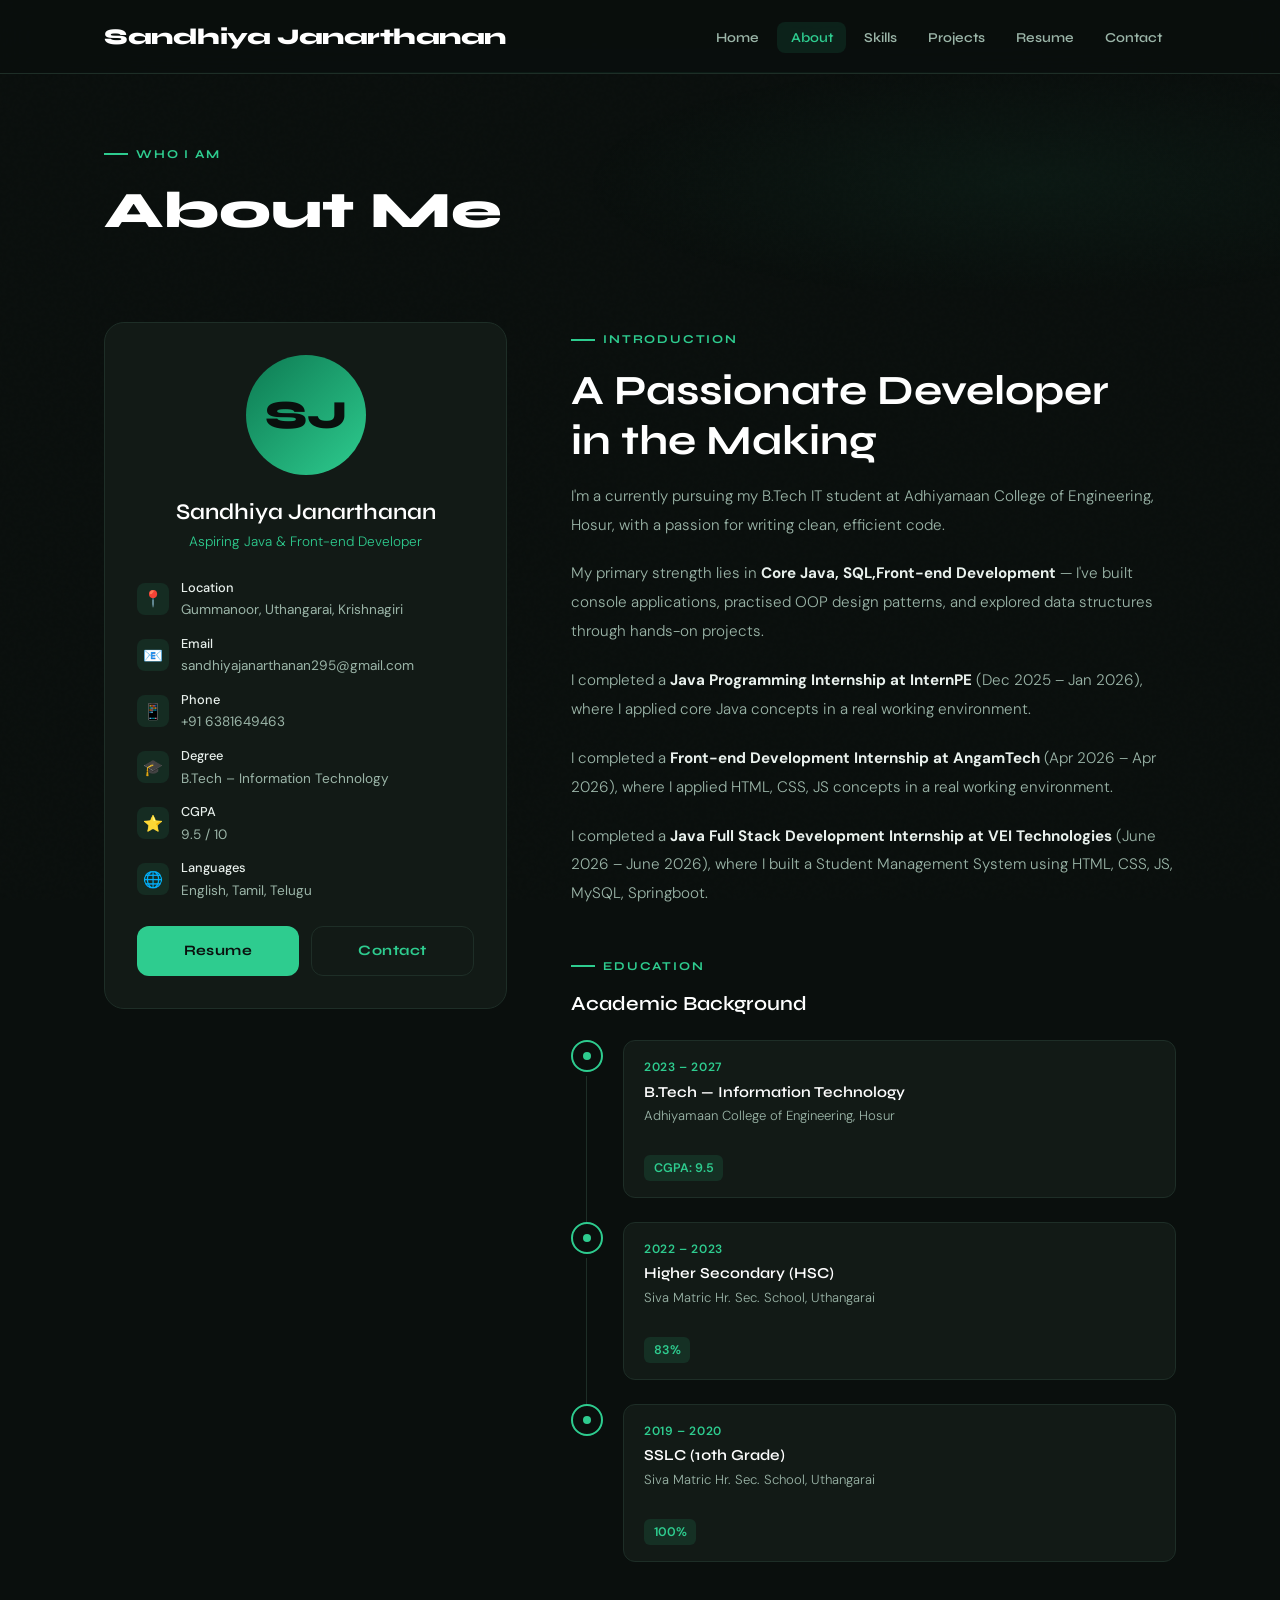
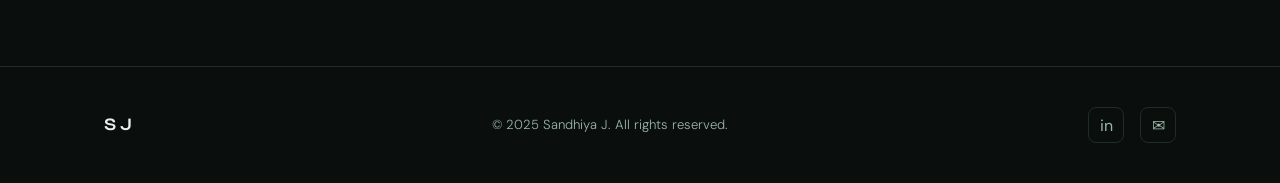
==== about.html @ 61b1cd42 "Initial Portfolio" ====
<!DOCTYPE html>
<html lang="en">
<head>
  <meta charset="UTF-8" />
  <meta name="viewport" content="width=device-width, initial-scale=1.0" />
  <title>About — Sandhiya J</title>
  <link rel="stylesheet" href="style.css" />
</head>
<body>
  <nav id="navbar">
    <div class="container nav-inner">
      <a href="index.html" class="nav-logo">Sandhiya Janarthanan</a>
      <ul class="nav-links">
        <li><a href="index.html">Home</a></li>
        <li><a href="about.html">About</a></li>
        <li><a href="skills.html">Skills</a></li>
        <li><a href="projects.html">Projects</a></li>
        <li><a href="resume.html">Resume</a></li>
        <li><a href="contact.html">Contact</a></li>
      </ul>
      
      <button class="nav-toggle"><span></span><span></span><span></span></button>
    </div>
  </nav>

  <main>
    <div class="page-hero">
      <div class="page-hero-bg"></div>
      <div class="container">
        <span class="section-label">Who I Am</span>
        <h1 style="font-size:clamp(2rem,5vw,3.2rem)">About Me</h1>
      </div>
    </div>

    <section class="section" style="padding-top:2rem">
      <div class="container">
        <div class="about-grid">

          <!-- Sidebar Card -->
          <div class="about-card fade-up">
            <div class="about-avatar">SJ</div>
            <div class="about-name-card">
              <h3>Sandhiya Janarthanan</h3>
              <p>Aspiring Java &amp; Front-end Developer</p>
            </div>
            <div class="about-meta">
              <div class="meta-item"><div class="meta-icon">📍</div><div><strong>Location</strong><span>Gummanoor, Uthangarai, Krishnagiri</span></div></div>
              <div class="meta-item"><div class="meta-icon">📧</div><div><strong>Email</strong><span>sandhiyajanarthanan295@gmail.com</span></div></div>
              <div class="meta-item"><div class="meta-icon">📱</div><div><strong>Phone</strong><span>+91 6381649463</span></div></div>
              <div class="meta-item"><div class="meta-icon">🎓</div><div><strong>Degree</strong><span>B.Tech – Information Technology</span></div></div>
              <div class="meta-item"><div class="meta-icon">⭐</div><div><strong>CGPA</strong><span>9.5 / 10</span></div></div>
              <div class="meta-item"><div class="meta-icon">🌐</div><div><strong>Languages</strong><span>English, Tamil, Telugu</span></div></div>
            </div>
            <div style="margin-top:1.5rem;display:flex;gap:.75rem;flex-wrap:wrap">
              <a href="resume.html" class="btn btn-primary" style="flex:1;justify-content:center">Resume</a>
              <a href="contact.html" class="btn btn-outline" style="flex:1;justify-content:center">Contact</a>
            </div>
          </div>

          <!-- Main Content -->
          <div class="about-content fade-up">
            <span class="section-label">Introduction</span>
            <h2>A Passionate Developer<br>in the Making</h2>
            <p>I'm a currently pursuing my B.Tech IT student at Adhiyamaan College of Engineering, Hosur, with a passion for writing clean, efficient code.</p>
            <p>My primary strength lies in <strong style="color:var(--text)">Core Java, SQL,Front-end Development</strong> — I've built console applications, practised OOP design patterns, and explored data structures through hands-on projects.</p>
            <p>I completed a <strong style="color:var(--text)">Java Programming Internship at InternPE</strong> (Dec 2025 – Jan 2026), where I applied core Java concepts in a real working environment.</p>
            <p>I completed a <strong style="color:var(--text)">Front-end Development Internship at AngamTech</strong> (Apr 2026 – Apr 2026), where I applied HTML, CSS, JS concepts in a real working environment.</p>
            <p>I completed a <strong style="color:var(--text)">Java Full Stack Development Internship at VEI Technologies</strong> (June 2026 – June 2026), where I built a Student Management System using HTML, CSS, JS, MySQL, Springboot.</p>

            <!-- Education Timeline -->
            <div class="edu-timeline">
              <span class="section-label">Education</span>
              <h3 style="margin-bottom:1.5rem">Academic Background</h3>

              <div class="timeline-item fade-up">
                <div class="timeline-dot"></div>
                <div class="timeline-body">
                  <div class="timeline-year">2023 – 2027</div>
                  <h4>B.Tech — Information Technology</h4>
                  <p>Adhiyamaan College of Engineering, Hosur</p>
                  <span class="badge-grade">CGPA: 9.5</span>
                </div>
              </div>

              <div class="timeline-item fade-up">
                <div class="timeline-dot"></div>
                <div class="timeline-body">
                  <div class="timeline-year">2022 – 2023</div>
                  <h4>Higher Secondary (HSC)</h4>
                  <p>Siva Matric Hr. Sec. School, Uthangarai</p>
                  <span class="badge-grade">83%</span>
                </div>
              </div>

              <div class="timeline-item fade-up">
                <div class="timeline-dot"></div>
                <div class="timeline-body">
                  <div class="timeline-year">2019 – 2020</div>
                  <h4>SSLC (10th Grade)</h4>
                  <p>Siva Matric Hr. Sec. School, Uthangarai</p>
                  <span class="badge-grade">100%</span>
                </div>
              </div>
            </div>
          </div>

        </div>
      </div>
    </section>
  </main>

  <footer>
    <div class="container footer-inner">
      <div class="footer-brand">S<span> </span>J</div>
      <p>© 2025 Sandhiya J. All rights reserved.</p>
      <div class="footer-links">
        <a href="https://linkedin.com" target="_blank">in</a>
        <a href="mailto:santhiyaj439@gmail.com">✉</a>
      </div>
    </div>
  </footer>
  <script src="script.js"></script>
</body>
</html>
---- style.css ----
/* ============================================================
   SANDHIYA J — Portfolio Stylesheet
   Theme: Dark professional with emerald accents
   ============================================================ */

@import url('https://fonts.googleapis.com/css2?family=Syne:wght@400;600;700;800&family=DM+Sans:ital,wght@0,300;0,400;0,500;1,300&display=swap');

/* ── CSS Variables ── */
:root {
  --bg:        #0a0f0d;
  --bg2:       #0f1712;
  --bg3:       #141f1a;
  --card:      #121a16;
  --border:    #1e2e27;
  --accent:    #2ecc8f;
  --accent2:   #1aab72;
  --accent3:   #0d7a52;
  --text:      #e8f0ec;
  --text2:     #9bb5a8;
  --text3:     #5a7a6d;
  --white:     #ffffff;
  --font-head: 'Syne', sans-serif;
  --font-body: 'DM Sans', sans-serif;
  --radius:    12px;
  --radius-lg: 20px;
  --shadow:    0 8px 32px rgba(0,0,0,0.4);
  --trans:     all 0.3s cubic-bezier(0.4,0,0.2,1);
}
/* Default Light Mode 
body {
  background-color: white;
  color: black;
  transition: 0.3s;
}

Dark Mode 
.dark-mode {
  background-color: #121212;
  color: white;
}

 Button 
#themeToggle {
  padding: 10px 15px;
  cursor: pointer;
}*/

/* Hide default cursor */
body {
  cursor:pointer;
}

/* Custom cursor */
.cursor {
  width: 15px;
  height: 15px;
  background: black;
  border-radius: 50%;
  position: fixed;
  pointer-events: none;
  transform: translate(-50%, -50%);
}

/* Hover effect */
a:hover ~ .cursor,
button:hover ~ .cursor {
  transform: scale(2);
  background: red;
}

/* ── Reset & Base ── */
*, *::before, *::after { box-sizing: border-box; margin: 0; padding: 0; }
html { scroll-behavior: smooth; font-size: 16px; }
body {
  font-family: var(--font-body);
  background: var(--bg);
  color: var(--text);
  line-height: 1.7;
  min-height: 100vh;
  overflow-x: hidden;
}

a { color: inherit; text-decoration: none; }
img { max-width: 100%; display: block; }
ul { list-style: none; }

/* ── Noise texture overlay ── */
body::before {
  content: '';
  position: fixed;
  inset: 0;
  background-image: url("data:image/svg+xml,%3Csvg viewBox='0 0 256 256' xmlns='http://www.w3.org/2000/svg'%3E%3Cfilter id='noise'%3E%3CfeTurbulence type='fractalNoise' baseFrequency='0.9' numOctaves='4' stitchTiles='stitch'/%3E%3C/filter%3E%3Crect width='100%25' height='100%25' filter='url(%23noise)' opacity='0.03'/%3E%3C/svg%3E");
  pointer-events: none;
  z-index: 0;
  opacity: 0.4;
}

/* ── Typography ── */
h1, h2, h3, h4 {
  font-family: var(--font-head);
  line-height: 1.2;
  color: var(--white);
}
h1 { font-size: clamp(2.4rem, 6vw, 4rem); font-weight: 800; }
h2 { font-size: clamp(1.8rem, 4vw, 2.6rem); font-weight: 700; }
h3 { font-size: 1.25rem; font-weight: 600; }
h4 { font-size: 1rem; font-weight: 600; }
p  { color: var(--text2); font-weight: 300; }

/* ── Utility ── */
.container {
  max-width: 1120px;
  margin: 0 auto;
  padding: 0 1.5rem;
}
.section { padding: 5rem 0; position: relative; z-index: 1; }

.section-label {
  display: inline-flex;
  align-items: center;
  gap: 0.5rem;
  font-family: var(--font-head);
  font-size: 0.75rem;
  font-weight: 700;
  letter-spacing: 0.15em;
  text-transform: uppercase;
  color: var(--accent);
  margin-bottom: 1rem;
}
.section-label::before {
  content: '';
  width: 24px; height: 2px;
  background: var(--accent);
  display: inline-block;
}
.section-title { margin-bottom: 3rem; }
.accent { color: var(--accent); }

/* ── Buttons ── */
.btn {
  display: inline-flex;
  align-items: center;
  gap: 0.5rem;
  padding: 0.75rem 1.75rem;
  border-radius: var(--radius);
  font-family: var(--font-head);
  font-size: 0.9rem;
  font-weight: 700;
  letter-spacing: 0.03em;
  cursor: pointer;
  transition: var(--trans);
  border: none;
}
.btn-primary { background: var(--accent); color: var(--bg); }
.btn-primary:hover {
  background: var(--white);
  transform: translateY(-2px);
  box-shadow: 0 12px 28px rgba(46,204,143,0.25);
}
.btn-outline { background: transparent; color: var(--accent); border: 1.5px solid var(--border); }
.btn-outline:hover {
  border-color: var(--accent);
  background: rgba(46,204,143,0.07);
  transform: translateY(-2px);
}

/* ── Navbar ── */
#navbar {
  position: fixed;
  top: 0; left: 0; right: 0;
  z-index: 1000;
  padding: 1.1rem 0;
  background: rgba(10,15,13,0.85);
  backdrop-filter: blur(18px);
  -webkit-backdrop-filter: blur(18px);
  border-bottom: 1px solid var(--border);
  transition: var(--trans);
}
#navbar.scrolled {
  padding: 0.8rem 0;
  box-shadow: 0 4px 24px rgba(0,0,0,0.5);
}
.nav-inner { display: flex; align-items: center; justify-content: space-between; }
.nav-logo {
  font-family: var(--font-head);
  font-size: 1.4rem;
  font-weight: 800;
  color: var(--white);
  letter-spacing: -0.02em;
}
.nav-logo span { color: var(--accent); }
.nav-links { display: flex; align-items: center; gap: 0.25rem; }
.nav-links a {
  padding: 0.45rem 0.85rem;
  border-radius: 8px;
  font-family: var(--font-head);
  font-size: 0.85rem;
  font-weight: 600;
  color: var(--text2);
  transition: var(--trans);
}
.nav-links a:hover,
.nav-links a.active { color: var(--white); background: rgba(46,204,143,0.1); }
.nav-links a.active { color: var(--accent); }

/* Hamburger */
.nav-toggle {
  display: none;
  flex-direction: column;
  gap: 5px;
  cursor: pointer;
  background: none;
  border: none;
  padding: 0.3rem;
}
.nav-toggle span {
  display: block;
  width: 24px; height: 2px;
  background: var(--text);
  border-radius: 2px;
  transition: var(--trans);
}
.nav-toggle.open span:nth-child(1) { transform: rotate(45deg) translate(5px,5px); }
.nav-toggle.open span:nth-child(2) { opacity: 0; }
.nav-toggle.open span:nth-child(3) { transform: rotate(-45deg) translate(5px,-5px); }

/* ── Page Wrapper ── */
main { padding-top: 72px; }

/* ── Hero ── */
.hero {
  min-height: calc(100vh - 72px);
  display: flex;
  align-items: center;
  position: relative;
  overflow: hidden;
}
.hero-bg {
  position: absolute; inset: 0;
  background:
    radial-gradient(ellipse 60% 60% at 70% 40%, rgba(46,204,143,0.07) 0%, transparent 70%),
    radial-gradient(ellipse 40% 40% at 20% 80%, rgba(46,204,143,0.04) 0%, transparent 60%);
  pointer-events: none;
}
.hero-grid {
  display: grid;
  grid-template-columns: 1fr 1fr;
  gap: 4rem;
  align-items: center;
  position: relative;
  z-index: 1;
}
.hero-tag {
  display: inline-flex;
  align-items: center;
  gap: 0.5rem;
  background: rgba(46,204,143,0.1);
  border: 1px solid rgba(46,204,143,0.2);
  border-radius: 99px;
  padding: 0.35rem 1rem;
  font-size: 0.8rem;
  font-weight: 500;
  color: var(--accent);
  margin-bottom: 1.5rem;
}
.hero-tag .dot {
  width: 7px; height: 7px;
  border-radius: 50%;
  background: var(--accent);
  animation: pulse 2s infinite;
}
@keyframes pulse {
  0%, 100% { opacity: 1; transform: scale(1); }
  50%       { opacity: 0.4; transform: scale(1.4); }
}
.hero-name { margin-bottom: 1rem; }
.hero-name .line2 { color: var(--accent); display: block; }
.hero-subtitle {
  font-family: var(--font-head);
  font-size: 1.1rem;
  font-weight: 600;
  color: var(--text2);
  margin-bottom: 1.25rem;
  letter-spacing: 0.02em;
}
.hero-desc { font-size: 1rem; max-width: 480px; margin-bottom: 2.5rem; line-height: 1.8; }
.hero-cta { display: flex; gap: 1rem; flex-wrap: wrap; }

/* Avatar */
.hero-visual { display: flex; justify-content: center; }
.avatar-ring {
  width: 320px; height: 320px;
  border-radius: 50%;
  border: 2px solid var(--border);
  padding: 8px;
  position: relative;
  
}
.avatar-ring::before {
  content: '';
  position: absolute; inset: -2px;
  border-radius: 50%;
  background: conic-gradient(from 0deg, var(--accent), transparent 40%, transparent 60%, var(--accent));
  /*animation: rotate-slow 4s linear infinite;*/
  z-index: -1;
}
@keyframes rotate-slow {
  from { transform: rotate(0deg); }
  to   { transform: rotate(360deg); }
}
.avatar-inner {
  width: 100%; height: 100%;
  border-radius: 50%;
  background: linear-gradient(135deg, var(--bg3), var(--bg2));
  border: 1px solid var(--border);
  display: flex; align-items: center; justify-content: center;
  overflow: hidden;
}
.avatar-initials {
  font-family: var(--font-head);
  font-size: 5rem;
  font-weight: 800;
  color: var(--accent);
  letter-spacing: -0.05em;
  line-height: 1;
}

/* Stats */
.hero-stats {
  display: flex; gap: 2.5rem;
  margin-top: 2.5rem;
  padding-top: 2.5rem;
  border-top: 1px solid var(--border);
}
.stat-item .num {
  font-family: var(--font-head);
  font-size: 1.8rem; font-weight: 800;
  color: var(--accent); line-height: 1;
}
.stat-item .label { font-size: 0.78rem; color: var(--text3); margin-top: 0.2rem; }

/* ── About ── */
.about-grid {
  display: grid;
  grid-template-columns: 1fr 1.5fr;
  gap: 4rem;
  align-items: start;
}
.about-card {
  background: var(--card);
  border: 1px solid var(--border);
  border-radius: var(--radius-lg);
  padding: 2rem;
  position: sticky;
  top: 100px;
}
.about-avatar {
  width: 120px; height: 120px;
  border-radius: 50%;
  background: linear-gradient(135deg, var(--accent3), var(--accent));
  display: flex; align-items: center; justify-content: center;
  font-family: var(--font-head);
  font-size: 2.5rem; font-weight: 800;
  color: var(--bg);
  margin: 0 auto 1.5rem;
}
.about-name-card { text-align: center; margin-bottom: 1.5rem; }
.about-name-card h3 { font-size: 1.4rem; margin-bottom: 0.25rem; }
.about-name-card p  { font-size: 0.85rem; color: var(--accent); }
.about-meta { display: flex; flex-direction: column; gap: 0.7rem; }
.meta-item { display: flex; align-items: center; gap: 0.75rem; font-size: 0.85rem; }
.meta-icon {
  width: 32px; height: 32px;
  border-radius: 8px;
  background: rgba(46,204,143,0.1);
  display: flex; align-items: center; justify-content: center;
  font-size: 1rem; flex-shrink: 0;
}
.meta-item span   { color: var(--text2); }
.meta-item strong { color: var(--text); font-weight: 500; display: block; font-size: 0.8rem; }
.about-content h2 { margin-bottom: 1rem; }
.about-content p  { margin-bottom: 1.25rem; font-size: 0.95rem; line-height: 1.9; }

/* Timeline */
.edu-timeline { margin-top: 2.5rem; }
.timeline-item {
  display: flex; gap: 1.25rem;
  margin-bottom: 1.5rem;
  position: relative;
}
.timeline-item::before {
  content: '';
  position: absolute;
  left: 15px; top: 36px; bottom: -1.5rem;
  width: 1px;
  background: var(--border);
}
.timeline-item:last-child::before { display: none; }
.timeline-dot {
  width: 32px; height: 32px;
  border-radius: 50%;
  border: 2px solid var(--accent);
  background: var(--bg);
  display: flex; align-items: center; justify-content: center;
  flex-shrink: 0; z-index: 1;
}
.timeline-dot::after {
  content: '';
  width: 8px; height: 8px;
  border-radius: 50%;
  background: var(--accent);
}
.timeline-body {
  background: var(--card);
  border: 1px solid var(--border);
  border-radius: var(--radius);
  padding: 1rem 1.25rem;
  flex: 1;
}
.timeline-year { font-size: 0.75rem; color: var(--accent); font-weight: 600; letter-spacing: 0.05em; margin-bottom: 0.3rem; }
.timeline-body h4 { margin-bottom: 0.2rem; font-size: 0.95rem; }
.timeline-body p  { font-size: 0.82rem; }
.badge-grade {
  display: inline-block;
  background: rgba(46,204,143,0.12);
  color: var(--accent);
  border-radius: 6px;
  padding: 0.15rem 0.6rem;
  font-size: 0.78rem; font-weight: 600;
  margin-top: 0.4rem;
}

/* ── Skills ── */
.skills-intro { max-width: 600px; margin-bottom: 3rem; }
.skills-grid {
  display: grid;
  grid-template-columns: repeat(auto-fill, minmax(280px,1fr));
  gap: 1.25rem;
  margin-bottom: 3rem;
}
.skill-card {
  background: var(--card);
  border: 1px solid var(--border);
  border-radius: var(--radius);
  padding: 1.5rem;
  transition: var(--trans);
}
.skill-card:hover {
  border-color: rgba(46,204,143,0.4);
  transform: translateY(-3px);
  box-shadow: 0 12px 32px rgba(0,0,0,0.3);
}
.skill-header { display: flex; align-items: center; justify-content: space-between; margin-bottom: 1rem; }
.skill-icon  { font-size: 1.5rem; }
.skill-pct   { font-family: var(--font-head); font-size: 0.85rem; font-weight: 700; color: var(--accent); }
.skill-card h4 { margin-bottom: 0.75rem; font-size: 0.95rem; }
.skill-bar { height: 5px; background: var(--bg3); border-radius: 99px; overflow: hidden; }
.skill-fill {
  height: 100%;
  border-radius: 99px;
  background: linear-gradient(90deg, var(--accent3), var(--accent));
  width: 0%;
  transition: width 1.2s cubic-bezier(0.4,0,0.2,1);
}
.other-skills-title { font-family: var(--font-head); font-size: 1.1rem; margin-bottom: 1rem; color: var(--white); }
.tags-grid { display: flex; flex-wrap: wrap; gap: 0.6rem; }
.tag {
  background: var(--card);
  border: 1px solid var(--border);
  border-radius: 8px;
  padding: 0.4rem 1rem;
  font-size: 0.82rem;
  color: var(--text2);
  transition: var(--trans);
  font-weight: 500;
}
.tag:hover { border-color: var(--accent); color: var(--accent); background: rgba(46,204,143,0.07); }

/* Certs */
.certs-grid { display: grid; grid-template-columns: repeat(auto-fill, minmax(260px,1fr)); gap: 1rem; margin-top: 2rem; }
.cert-card {
  background: var(--card);
  border: 1px solid var(--border);
  border-radius: var(--radius);
  padding: 1.25rem;
  display: flex; gap: 0.75rem;
  align-items: flex-start;
  transition: var(--trans);
}
.cert-card:hover { border-color: rgba(46,204,143,0.3); }
.cert-icon {
  width: 36px; height: 36px;
  border-radius: 8px;
  background: rgba(46,204,143,0.12);
  display: flex; align-items: center; justify-content: center;
  font-size: 1.1rem; flex-shrink: 0;
}
.cert-card h4 { font-size: 0.85rem; margin-bottom: 0.2rem; line-height: 1.4; }
.cert-card p  { font-size: 0.78rem; }

/* ── Projects ── */
.projects-grid {
  display: grid;
  grid-template-columns: repeat(auto-fill, minmax(320px,1fr));
  gap: 1.5rem;
}
.project-card {
  background: var(--card);
  border: 1px solid var(--border);
  border-radius: var(--radius-lg);
  overflow: hidden;
  transition: var(--trans);
  display: flex; flex-direction: column;
}
.project-card:hover {
  border-color: rgba(46,204,143,0.35);
  transform: translateY(-4px);
  box-shadow: 0 20px 48px rgba(0,0,0,0.35);
}
.project-thumb {
  height: 160px;
  background: linear-gradient(135deg, var(--bg3) 0%, #0d1a14 100%);
  display: flex; align-items: center; justify-content: center;
  font-size: 3.5rem;
  border-bottom: 1px solid var(--border);
  position: relative; overflow: hidden;
}
.project-thumb::after {
  content: '';
  position: absolute; inset: 0;
  background: radial-gradient(circle at center, rgba(46,204,143,0.08), transparent 70%);
}
.project-body { padding: 1.5rem; flex: 1; display: flex; flex-direction: column; }
.project-body h3 { margin-bottom: 0.6rem; font-size: 1.1rem; }
.project-body p  { font-size: 0.88rem; flex: 1; line-height: 1.7; }
.project-tags { display: flex; flex-wrap: wrap; gap: 0.4rem; margin: 1rem 0; }
.project-tag {
  background: rgba(46,204,143,0.1);
  color: var(--accent);
  border-radius: 6px;
  padding: 0.2rem 0.6rem;
  font-size: 0.75rem; font-weight: 600;
}
.project-links { display: flex; gap: 0.75rem; margin-top: auto; }
.project-links a {
  display: inline-flex; align-items: center; gap: 0.4rem;
  font-size: 0.82rem; font-weight: 600;
  color: var(--text2);
  padding: 0.45rem 0.85rem;
  border: 1px solid var(--border);
  border-radius: 8px;
  transition: var(--trans);
  font-family: var(--font-head);
}
.project-links a:hover { border-color: var(--accent); color: var(--accent); }

/* ── Resume ── */
.resume-layout {
  display: grid;
  grid-template-columns: 1fr 1.4fr;
  gap: 3rem;
  align-items: start;
}
.resume-preview {
  background: var(--card);
  border: 1px solid var(--border);
  border-radius: var(--radius-lg);
  overflow: hidden;
  position: sticky;
  top: 100px;
}
.resume-preview-header {
  background: linear-gradient(135deg, var(--accent3), var(--accent2));
  padding: 2rem; text-align: center;
}
.resume-preview-header .r-name  { font-family: var(--font-head); font-size: 1.5rem; font-weight: 800; color: var(--bg); margin-bottom: 0.3rem; }
.resume-preview-header .r-title { font-size: 0.85rem; color: rgba(10,15,13,0.75); font-weight: 500; }
.resume-preview-body { padding: 1.5rem; }
.r-section { margin-bottom: 1.5rem; }
.r-section-title {
  font-family: var(--font-head);
  font-size: 0.72rem; font-weight: 700;
  letter-spacing: 0.12em; text-transform: uppercase;
  color: var(--accent);
  margin-bottom: 0.75rem;
  padding-bottom: 0.5rem;
  border-bottom: 1px solid var(--border);
}
.r-item { margin-bottom: 0.75rem; }
.r-item h4 { font-size: 0.82rem; margin-bottom: 0.1rem; color: var(--text); }
.r-item p, .r-item span { font-size: 0.75rem; color: var(--text2); }
.r-skills-list { display: flex; flex-wrap: wrap; gap: 0.35rem; }
.r-tag {
  background: rgba(46,204,143,0.1);
  color: var(--accent);
  border-radius: 4px;
  padding: 0.15rem 0.5rem;
  font-size: 0.72rem; font-weight: 600;
}
.resume-actions { display: flex; flex-direction: column; gap: 1rem; }
.resume-info h2 { margin-bottom: 0.75rem; }
.resume-info p  { margin-bottom: 2rem; font-size: 0.95rem; }
.resume-highlights { display: grid; grid-template-columns: 1fr 1fr; gap: 1rem; margin-bottom: 2.5rem; }
.highlight-card {
  background: var(--card);
  border: 1px solid var(--border);
  border-radius: var(--radius);
  padding: 1.25rem; text-align: center;
}
.highlight-card .h-num { font-family: var(--font-head); font-size: 1.8rem; font-weight: 800; color: var(--accent); margin-bottom: 0.25rem; }
.highlight-card p { font-size: 0.8rem; }

/* ── Contact ── */
.contact-grid { display: grid; grid-template-columns: 1fr 1.5fr; gap: 3.5rem; align-items: start; }
.contact-info h2 { margin-bottom: 1rem; }
.contact-info p  { margin-bottom: 2rem; font-size: 0.95rem; }
.contact-items { display: flex; flex-direction: column; gap: 1rem; }
.contact-item { display: flex; align-items: center; gap: 1rem; }
.c-icon {
  width: 44px; height: 44px;
  border-radius: 10px;
  background: rgba(46,204,143,0.1);
  border: 1px solid rgba(46,204,143,0.2);
  display: flex; align-items: center; justify-content: center;
  font-size: 1.1rem; flex-shrink: 0;
}
.c-label { font-size: 0.75rem; color: var(--text3); text-transform: uppercase; letter-spacing: 0.08em; margin-bottom: 0.1rem; }
.c-val   { font-size: 0.9rem; color: var(--text); font-weight: 500; }
.contact-form {
  background: var(--card);
  border: 1px solid var(--border);
  border-radius: var(--radius-lg);
  padding: 2.5rem;
}
.contact-form h3 { margin-bottom: 0.4rem; }
.contact-form > p { font-size: 0.88rem; margin-bottom: 1.75rem; }
.form-group { margin-bottom: 1.25rem; }
.form-group label {
  display: block;
  font-size: 0.82rem; font-weight: 600;
  color: var(--text2);
  margin-bottom: 0.45rem;
  font-family: var(--font-head);
  letter-spacing: 0.02em;
}
.form-group input,
.form-group textarea {
  width: 100%;
  background: var(--bg3);
  border: 1px solid var(--border);
  border-radius: var(--radius);
  padding: 0.8rem 1rem;
  font-size: 0.9rem;
  color: var(--text);
  font-family: var(--font-body);
  outline: none;
  transition: var(--trans);
  resize: none;
}
.form-group input:focus,
.form-group textarea:focus {
  border-color: var(--accent);
  box-shadow: 0 0 0 3px rgba(46,204,143,0.1);
}
.form-group input.error,
.form-group textarea.error { border-color: #e74c3c; }
.form-error { font-size: 0.78rem; color: #e74c3c; margin-top: 0.35rem; display: none; }
.form-error.show { display: block; }
.form-row { display: grid; grid-template-columns: 1fr 1fr; gap: 1rem; }
.form-success { display: none; text-align: center; padding: 2rem; }
.form-success .success-icon { font-size: 3rem; margin-bottom: 1rem; }
.form-success h4 { margin-bottom: 0.5rem; }
.form-success p  { font-size: 0.9rem; }

/* ── Footer ── */
footer {
  border-top: 1px solid var(--border);
  padding: 2.5rem 0;
  position: relative; z-index: 1;
}
.footer-inner { display: flex; align-items: center; justify-content: space-between; flex-wrap: wrap; gap: 1rem; }
.footer-brand { font-family: var(--font-head); font-size: 1.1rem; font-weight: 700; }
.footer-brand span { color: var(--accent); }
footer p { font-size: 0.82rem; }
.footer-links { display: flex; gap: 1rem; }
.footer-links a {
  width: 36px; height: 36px;
  border-radius: 8px;
  border: 1px solid var(--border);
  display: flex; align-items: center; justify-content: center;
  font-size: 1rem; color: var(--text2);
  transition: var(--trans);
}
.footer-links a:hover { border-color: var(--accent); color: var(--accent); background: rgba(46,204,143,0.08); }

.page-hero { padding: 4rem 0 3rem; position: relative; overflow: hidden; }
.page-hero::before {
  content: '';
  position: absolute; top: 0; left: 0; right: 0;
  height: 1px;
  background: linear-gradient(90deg, transparent, var(--accent), transparent);
}
.page-hero-bg {
  position: absolute; inset: 0;
  background: radial-gradient(ellipse 50% 80% at 80% 50%, rgba(46,204,143,0.05), transparent 70%);
  pointer-events: none;
}

/* ── Fade-up Animation ── */
.fade-up {
  opacity: 0;
  transform: translateY(24px);
  transition: opacity 0.6s ease, transform 0.6s ease;
}
.fade-up.visible { opacity: 1; transform: translateY(0); }

/* ── Responsive ── */
@media (max-width: 900px) {
  .hero-grid          { grid-template-columns: 1fr; text-align: center; }
  .hero-visual        { order: -1; }
  .hero-desc          { margin-left: auto; margin-right: auto; }
  .hero-cta           { justify-content: center; }
  .hero-stats         { justify-content: center; }
  .about-grid         { grid-template-columns: 1fr; }
  .about-card         { position: static; }
  .resume-layout      { grid-template-columns: 1fr; }
  .resume-preview     { position: static; }
  .contact-grid       { grid-template-columns: 1fr; }
}

@media (max-width: 640px) {
  h1 { font-size: 2rem; }
  h2 { font-size: 1.6rem; }
  .nav-links {
    display: none;
    position: fixed; top: 68px; left: 0; right: 0;
    background: var(--bg2);
    border-bottom: 1px solid var(--border);
    padding: 1rem;
    flex-direction: column; gap: 0.25rem;
  }
  .nav-links.open  { display: flex; }
  .nav-toggle      { display: flex; }
  .avatar-ring     { width: 220px; height: 220px; }
  .hero-stats      { gap: 1.5rem; }
  .form-row        { grid-template-columns: 1fr; }
  .resume-highlights { grid-template-columns: 1fr; }
  .contact-form    { padding: 1.5rem; }
  .section         { padding: 3.5rem 0; }
}
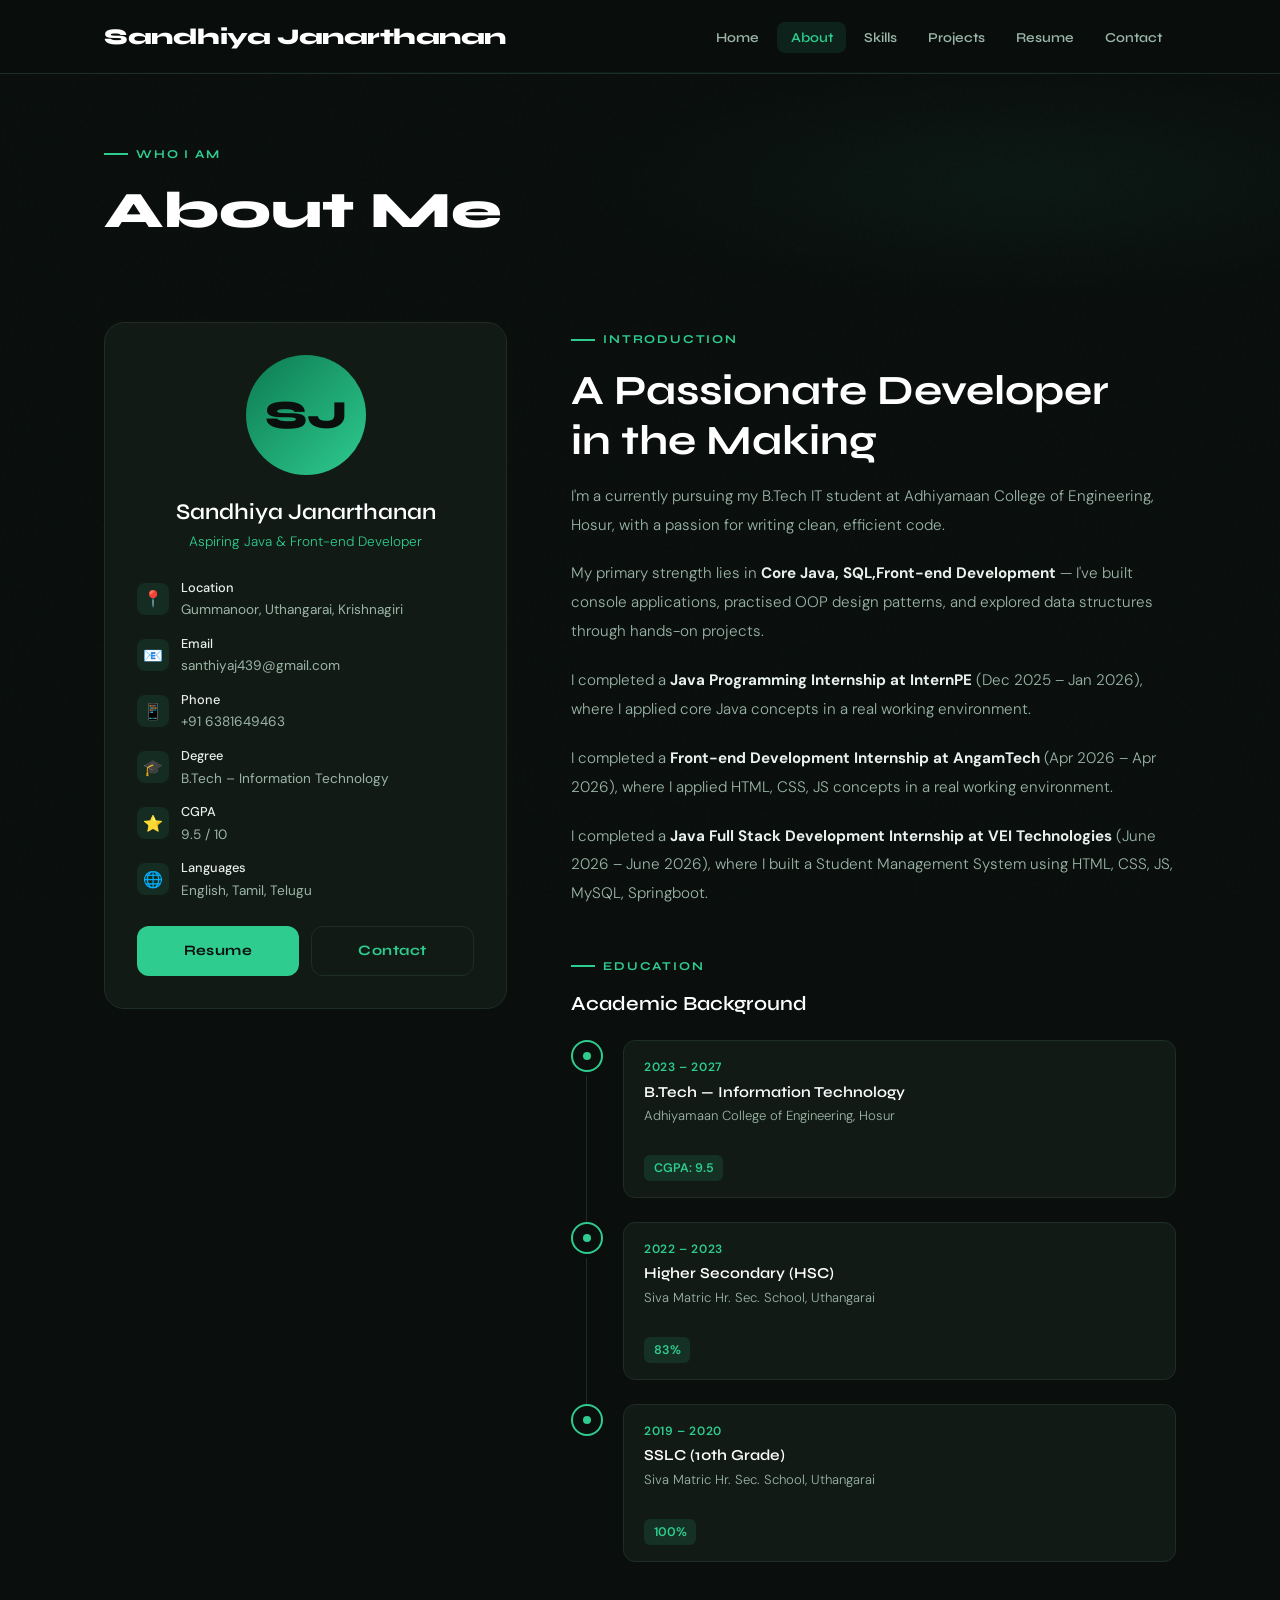
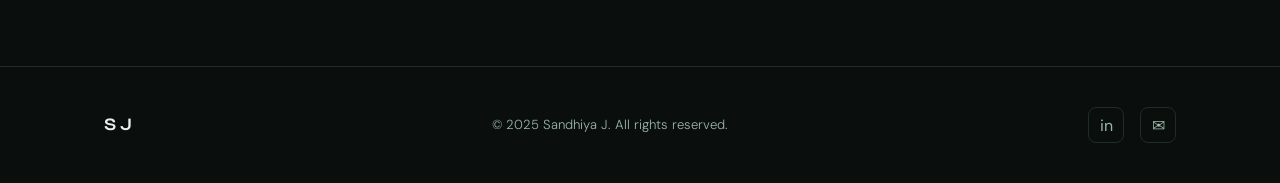
==== commit 046b5cd8: "updated projects" ====
--- a/about.html
+++ b/about.html
@@ -45,7 +45,7 @@
             </div>
             <div class="about-meta">
               <div class="meta-item"><div class="meta-icon">📍</div><div><strong>Location</strong><span>Gummanoor, Uthangarai, Krishnagiri</span></div></div>
-              <div class="meta-item"><div class="meta-icon">📧</div><div><strong>Email</strong><span>sandhiyajanarthanan295@gmail.com</span></div></div>
+              <div class="meta-item"><div class="meta-icon">📧</div><div><strong>Email</strong><span>santhiyaj439@gmail.com</span></div></div>
               <div class="meta-item"><div class="meta-icon">📱</div><div><strong>Phone</strong><span>+91 6381649463</span></div></div>
               <div class="meta-item"><div class="meta-icon">🎓</div><div><strong>Degree</strong><span>B.Tech – Information Technology</span></div></div>
               <div class="meta-item"><div class="meta-icon">⭐</div><div><strong>CGPA</strong><span>9.5 / 10</span></div></div>
